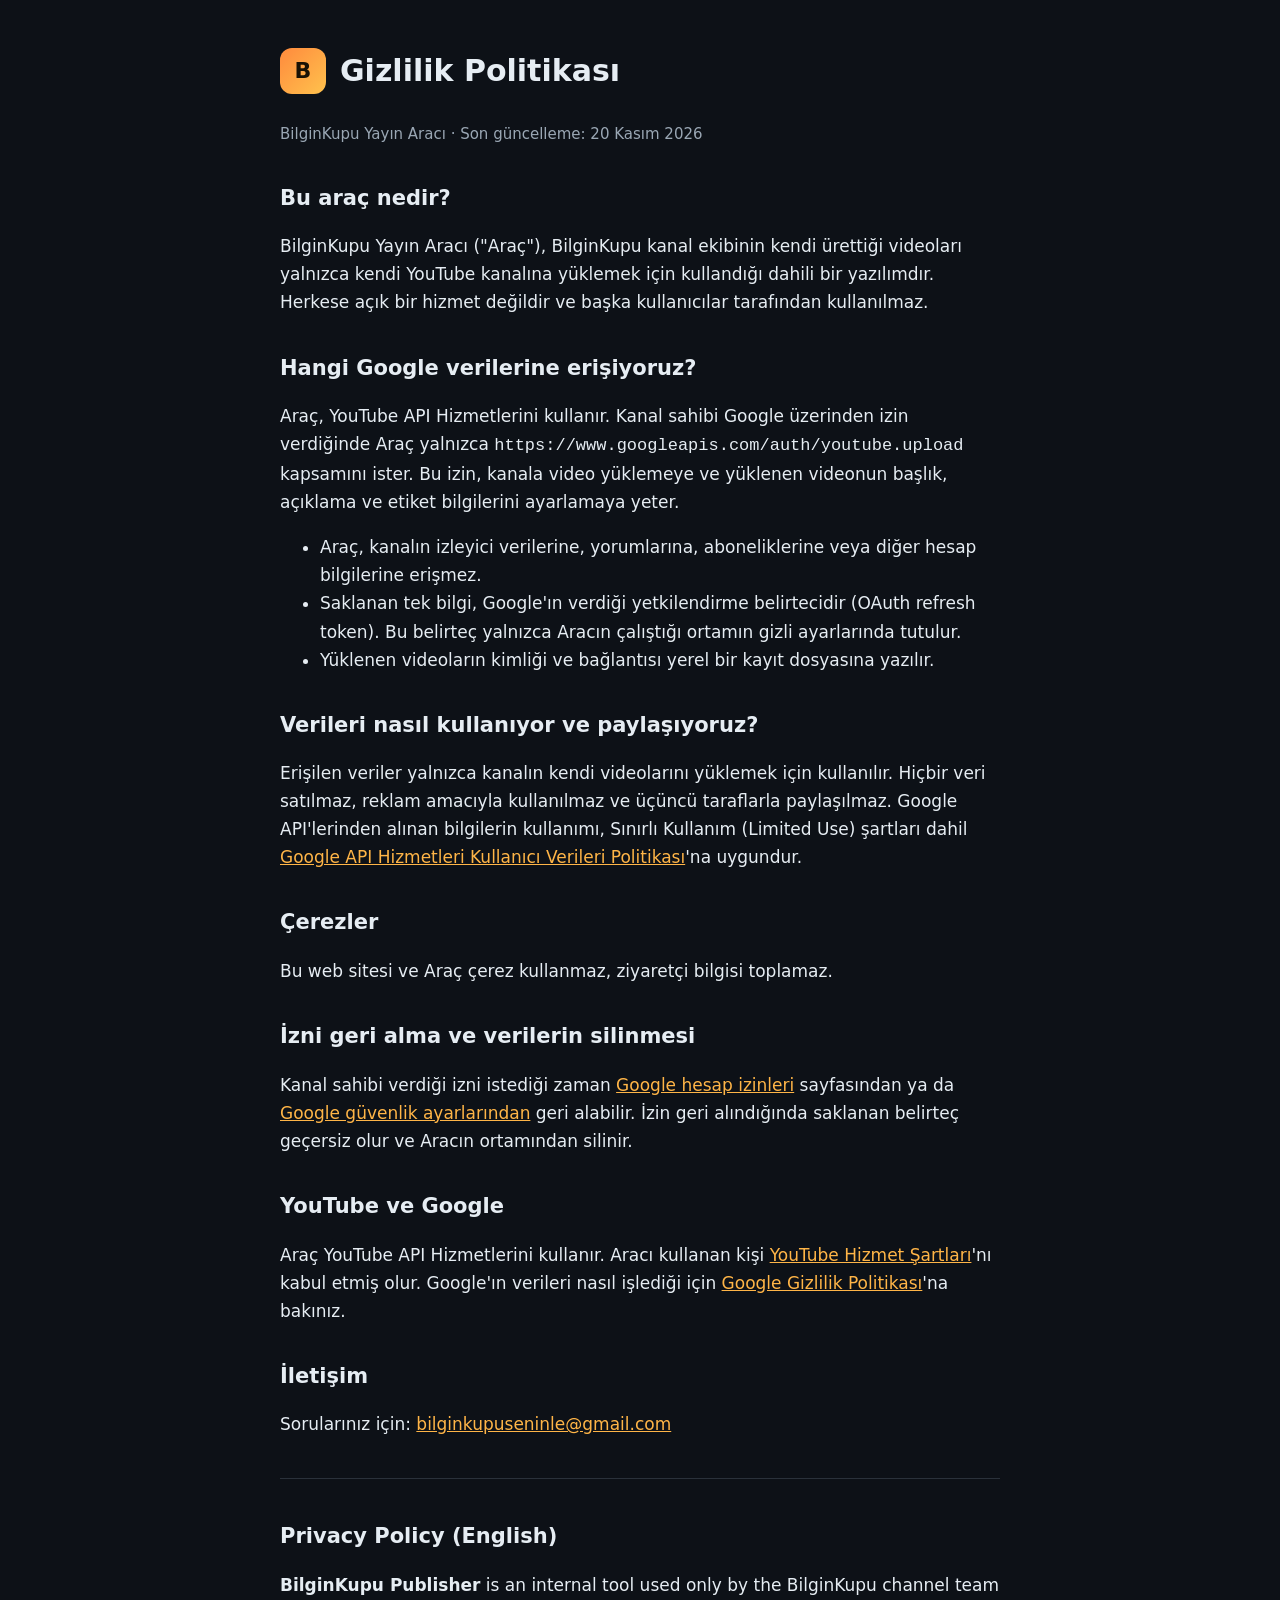
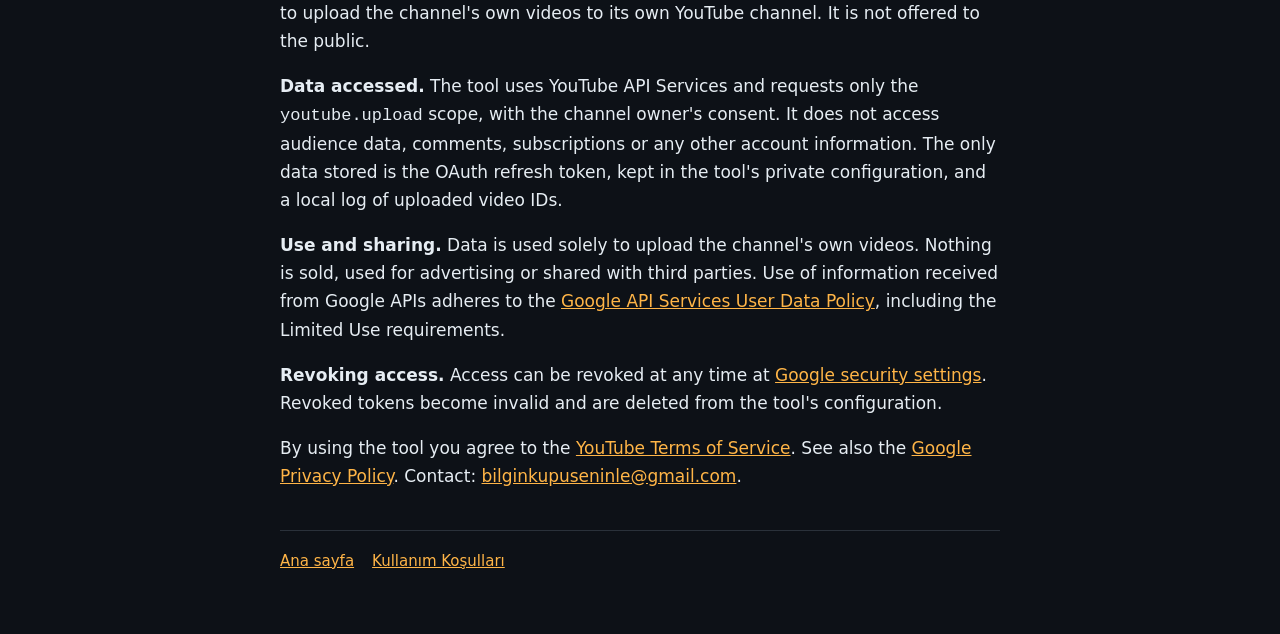
==== privacy.html @ ec504afd "BilginKupu site: home, privacy policy, terms Co-Authored-By: Claude Opus 5.5 <noreply@anthropic.com>" ====
<!doctype html>
<html lang="tr">
<head>
  <meta charset="utf-8">
  <meta name="viewport" content="width=device-width, initial-scale=1">
  <title>Gizlilik Politikası</title>
  <meta name="description" content="BilginKupu Yayın Aracı gizlilik politikası.">
  <link rel="stylesheet" href="style.css">
</head>
<body>
<main>
  <header><div class="logo">B</div><h1>Gizlilik Politikası</h1></header>
  <p class="muted">BilginKupu Yayın Aracı · Son güncelleme: 20 Kasım 2026</p>

  <h2>Bu araç nedir?</h2>
  <p>BilginKupu Yayın Aracı ("Araç"), BilginKupu kanal ekibinin kendi ürettiği videoları yalnızca kendi YouTube kanalına yüklemek için kullandığı dahili bir yazılımdır. Herkese açık bir hizmet değildir ve başka kullanıcılar tarafından kullanılmaz.</p>

  <h2>Hangi Google verilerine erişiyoruz?</h2>
  <p>Araç, YouTube API Hizmetlerini kullanır. Kanal sahibi Google üzerinden izin verdiğinde Araç yalnızca <code>https://www.googleapis.com/auth/youtube.upload</code> kapsamını ister. Bu izin, kanala video yüklemeye ve yüklenen videonun başlık, açıklama ve etiket bilgilerini ayarlamaya yeter.</p>
  <ul>
    <li>Araç, kanalın izleyici verilerine, yorumlarına, aboneliklerine veya diğer hesap bilgilerine erişmez.</li>
    <li>Saklanan tek bilgi, Google'ın verdiği yetkilendirme belirtecidir (OAuth refresh token). Bu belirteç yalnızca Aracın çalıştığı ortamın gizli ayarlarında tutulur.</li>
    <li>Yüklenen videoların kimliği ve bağlantısı yerel bir kayıt dosyasına yazılır.</li>
  </ul>

  <h2>Verileri nasıl kullanıyor ve paylaşıyoruz?</h2>
  <p>Erişilen veriler yalnızca kanalın kendi videolarını yüklemek için kullanılır. Hiçbir veri satılmaz, reklam amacıyla kullanılmaz ve üçüncü taraflarla paylaşılmaz. Google API'lerinden alınan bilgilerin kullanımı, Sınırlı Kullanım (Limited Use) şartları dahil <a href="https://developers.google.com/terms/api-services-user-data-policy">Google API Hizmetleri Kullanıcı Verileri Politikası</a>'na uygundur.</p>

  <h2>Çerezler</h2>
  <p>Bu web sitesi ve Araç çerez kullanmaz, ziyaretçi bilgisi toplamaz.</p>

  <h2>İzni geri alma ve verilerin silinmesi</h2>
  <p>Kanal sahibi verdiği izni istediği zaman <a href="https://myaccount.google.com/permissions">Google hesap izinleri</a> sayfasından ya da <a href="https://security.google.com/settings/security/permissions">Google güvenlik ayarlarından</a> geri alabilir. İzin geri alındığında saklanan belirteç geçersiz olur ve Aracın ortamından silinir.</p>

  <h2>YouTube ve Google</h2>
  <p>Araç YouTube API Hizmetlerini kullanır. Aracı kullanan kişi <a href="https://www.youtube.com/t/terms">YouTube Hizmet Şartları</a>'nı kabul etmiş olur. Google'ın verileri nasıl işlediği için <a href="https://policies.google.com/privacy">Google Gizlilik Politikası</a>'na bakınız.</p>

  <h2>İletişim</h2>
  <p>Sorularınız için: <a href="mailto:bilginkupuseninle@gmail.com">bilginkupuseninle@gmail.com</a></p>

  <hr>
  <h2>Privacy Policy (English)</h2>
  <p><strong>BilginKupu Publisher</strong> is an internal tool used only by the BilginKupu channel team to upload the channel's own videos to its own YouTube channel. It is not offered to the public.</p>
  <p><strong>Data accessed.</strong> The tool uses YouTube API Services and requests only the <code>youtube.upload</code> scope, with the channel owner's consent. It does not access audience data, comments, subscriptions or any other account information. The only data stored is the OAuth refresh token, kept in the tool's private configuration, and a local log of uploaded video IDs.</p>
  <p><strong>Use and sharing.</strong> Data is used solely to upload the channel's own videos. Nothing is sold, used for advertising or shared with third parties. Use of information received from Google APIs adheres to the <a href="https://developers.google.com/terms/api-services-user-data-policy">Google API Services User Data Policy</a>, including the Limited Use requirements.</p>
  <p><strong>Revoking access.</strong> Access can be revoked at any time at <a href="https://security.google.com/settings/security/permissions">Google security settings</a>. Revoked tokens become invalid and are deleted from the tool's configuration.</p>
  <p>By using the tool you agree to the <a href="https://www.youtube.com/t/terms">YouTube Terms of Service</a>. See also the <a href="https://policies.google.com/privacy">Google Privacy Policy</a>. Contact: <a href="mailto:bilginkupuseninle@gmail.com">bilginkupuseninle@gmail.com</a>.</p>

  <nav><a href="index.html">Ana sayfa</a><a href="terms.html">Kullanım Koşulları</a></nav>
</main>
</body>
</html>
---- style.css ----
:root { --bg: #0d1117; --fg: #e6edf3; --muted: #9aa7b4; --acc: #ffb547; --card: #161b22; --line: #2a313a; }
* { box-sizing: border-box; }
body { margin: 0; background: var(--bg); color: var(--fg); font: 17px/1.65 system-ui, -apple-system, "Segoe UI", Roboto, sans-serif; }
main { max-width: 760px; margin: 0 auto; padding: 48px 20px 64px; }
header { display: flex; align-items: center; gap: 14px; margin-bottom: 28px; }
.logo { width: 46px; height: 46px; border-radius: 12px; background: linear-gradient(135deg, #ff8a3d, #ffc24d); display: grid; place-items: center; font-weight: 900; color: #1a1205; font-size: 22px; }
h1 { font-size: 30px; margin: 0; line-height: 1.2; }
h2 { font-size: 21px; margin: 34px 0 8px; }
p, li { color: var(--fg); }
.muted { color: var(--muted); font-size: 15px; }
a { color: var(--acc); }
.card { background: var(--card); border: 1px solid var(--line); border-radius: 14px; padding: 18px 22px; margin: 22px 0; }
nav { display: flex; flex-wrap: wrap; gap: 18px; margin-top: 40px; padding-top: 18px; border-top: 1px solid var(--line); font-size: 15px; }
hr { border: 0; border-top: 1px solid var(--line); margin: 40px 0; }
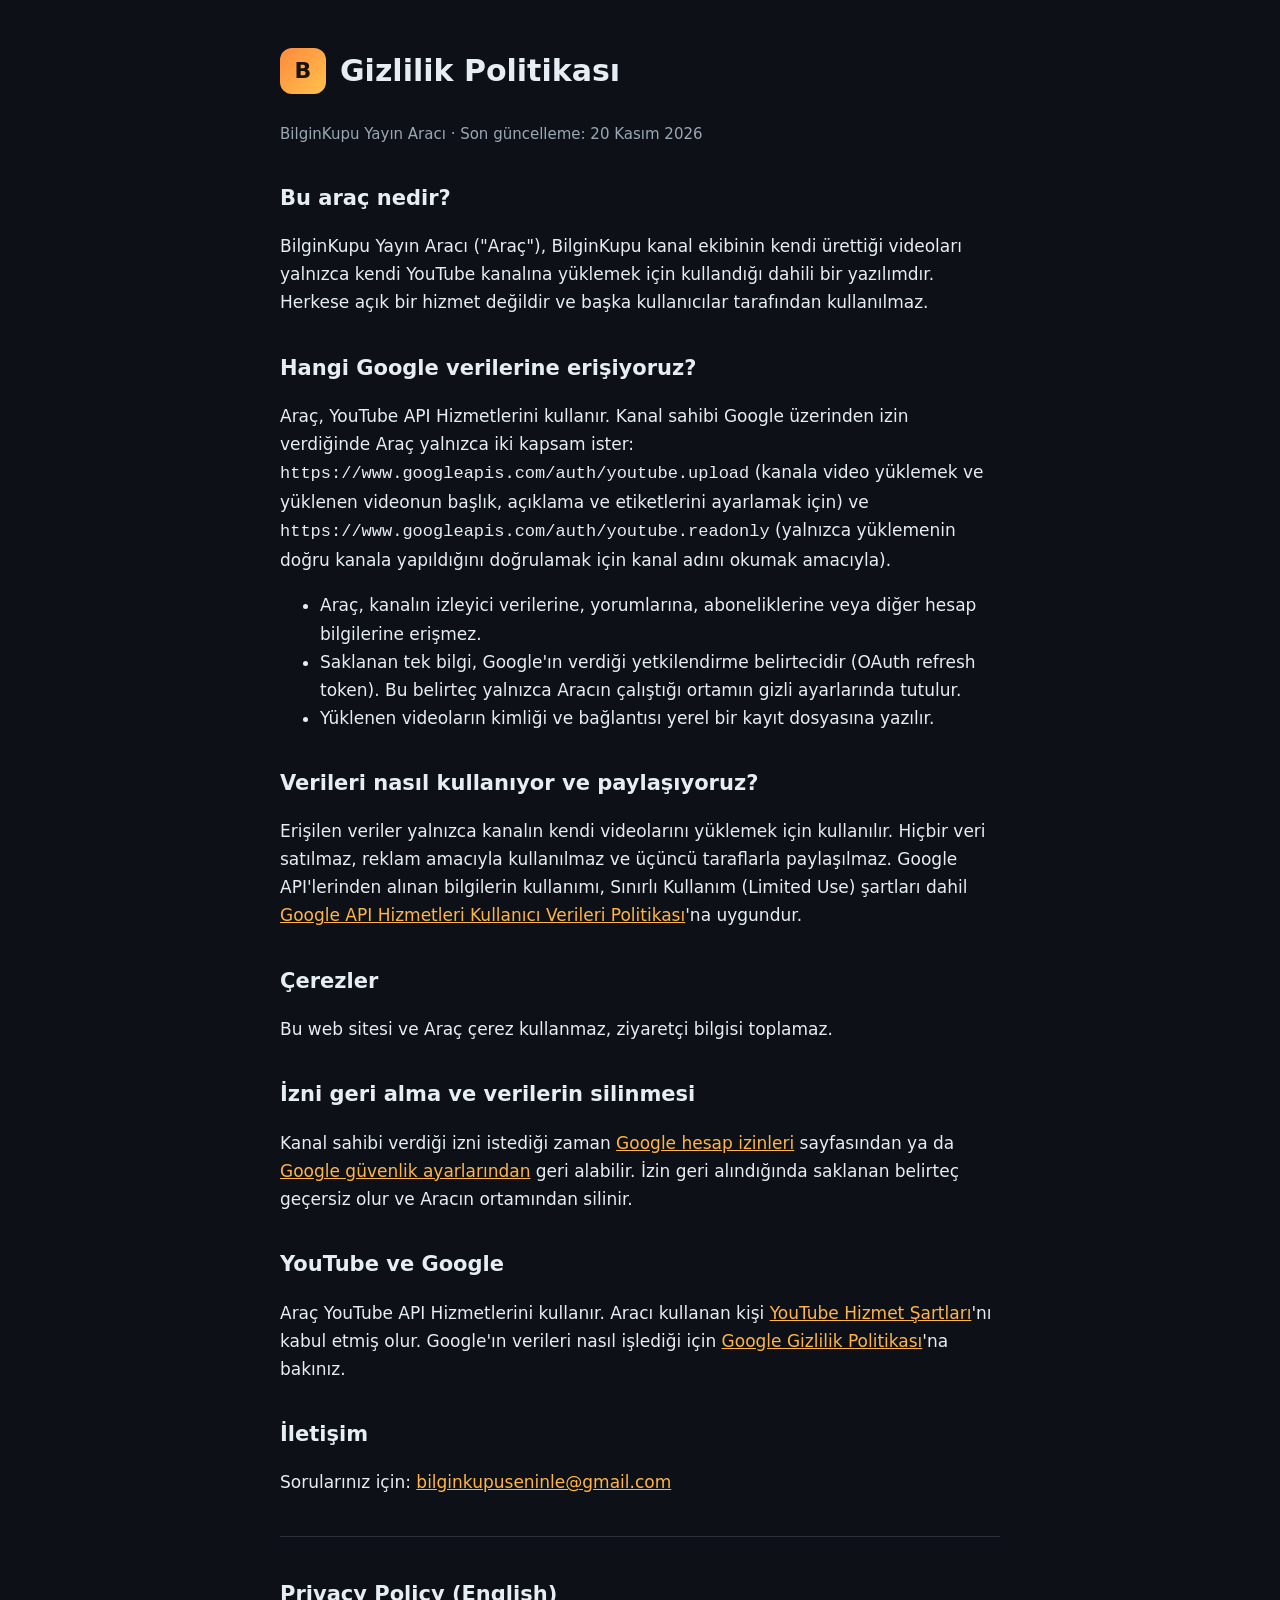
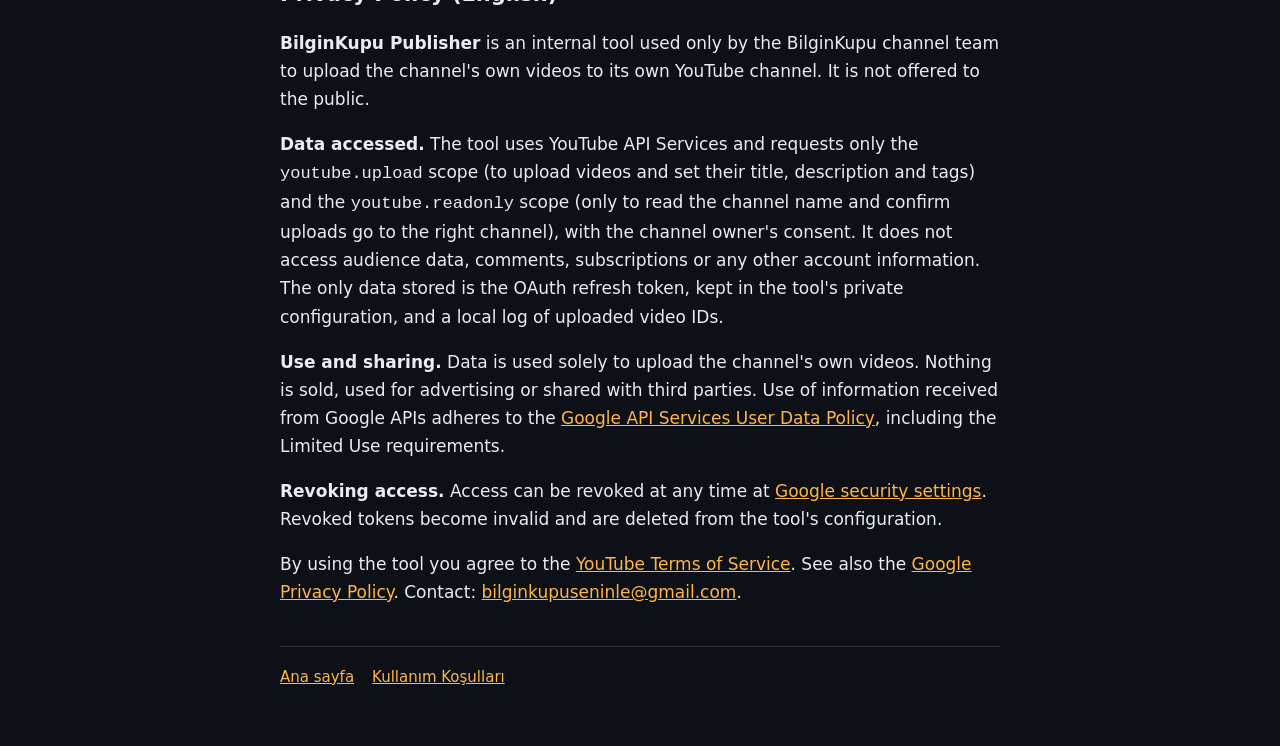
==== commit 0f27c282: "Privacy policy: list the youtube.readonly scope Co-Authored-By: Claude Opus 5.5 <noreply@anthropic.c" ====
--- a/privacy.html
+++ b/privacy.html
@@ -16,7 +16,7 @@
   <p>BilginKupu Yayın Aracı ("Araç"), BilginKupu kanal ekibinin kendi ürettiği videoları yalnızca kendi YouTube kanalına yüklemek için kullandığı dahili bir yazılımdır. Herkese açık bir hizmet değildir ve başka kullanıcılar tarafından kullanılmaz.</p>
 
   <h2>Hangi Google verilerine erişiyoruz?</h2>
-  <p>Araç, YouTube API Hizmetlerini kullanır. Kanal sahibi Google üzerinden izin verdiğinde Araç yalnızca <code>https://www.googleapis.com/auth/youtube.upload</code> kapsamını ister. Bu izin, kanala video yüklemeye ve yüklenen videonun başlık, açıklama ve etiket bilgilerini ayarlamaya yeter.</p>
+  <p>Araç, YouTube API Hizmetlerini kullanır. Kanal sahibi Google üzerinden izin verdiğinde Araç yalnızca iki kapsam ister: <code>https://www.googleapis.com/auth/youtube.upload</code> (kanala video yüklemek ve yüklenen videonun başlık, açıklama ve etiketlerini ayarlamak için) ve <code>https://www.googleapis.com/auth/youtube.readonly</code> (yalnızca yüklemenin doğru kanala yapıldığını doğrulamak için kanal adını okumak amacıyla).</p>
   <ul>
     <li>Araç, kanalın izleyici verilerine, yorumlarına, aboneliklerine veya diğer hesap bilgilerine erişmez.</li>
     <li>Saklanan tek bilgi, Google'ın verdiği yetkilendirme belirtecidir (OAuth refresh token). Bu belirteç yalnızca Aracın çalıştığı ortamın gizli ayarlarında tutulur.</li>
@@ -41,7 +41,7 @@
   <hr>
   <h2>Privacy Policy (English)</h2>
   <p><strong>BilginKupu Publisher</strong> is an internal tool used only by the BilginKupu channel team to upload the channel's own videos to its own YouTube channel. It is not offered to the public.</p>
-  <p><strong>Data accessed.</strong> The tool uses YouTube API Services and requests only the <code>youtube.upload</code> scope, with the channel owner's consent. It does not access audience data, comments, subscriptions or any other account information. The only data stored is the OAuth refresh token, kept in the tool's private configuration, and a local log of uploaded video IDs.</p>
+  <p><strong>Data accessed.</strong> The tool uses YouTube API Services and requests only the <code>youtube.upload</code> scope (to upload videos and set their title, description and tags) and the <code>youtube.readonly</code> scope (only to read the channel name and confirm uploads go to the right channel), with the channel owner's consent. It does not access audience data, comments, subscriptions or any other account information. The only data stored is the OAuth refresh token, kept in the tool's private configuration, and a local log of uploaded video IDs.</p>
   <p><strong>Use and sharing.</strong> Data is used solely to upload the channel's own videos. Nothing is sold, used for advertising or shared with third parties. Use of information received from Google APIs adheres to the <a href="https://developers.google.com/terms/api-services-user-data-policy">Google API Services User Data Policy</a>, including the Limited Use requirements.</p>
   <p><strong>Revoking access.</strong> Access can be revoked at any time at <a href="https://security.google.com/settings/security/permissions">Google security settings</a>. Revoked tokens become invalid and are deleted from the tool's configuration.</p>
   <p>By using the tool you agree to the <a href="https://www.youtube.com/t/terms">YouTube Terms of Service</a>. See also the <a href="https://policies.google.com/privacy">Google Privacy Policy</a>. Contact: <a href="mailto:bilginkupuseninle@gmail.com">bilginkupuseninle@gmail.com</a>.</p>
